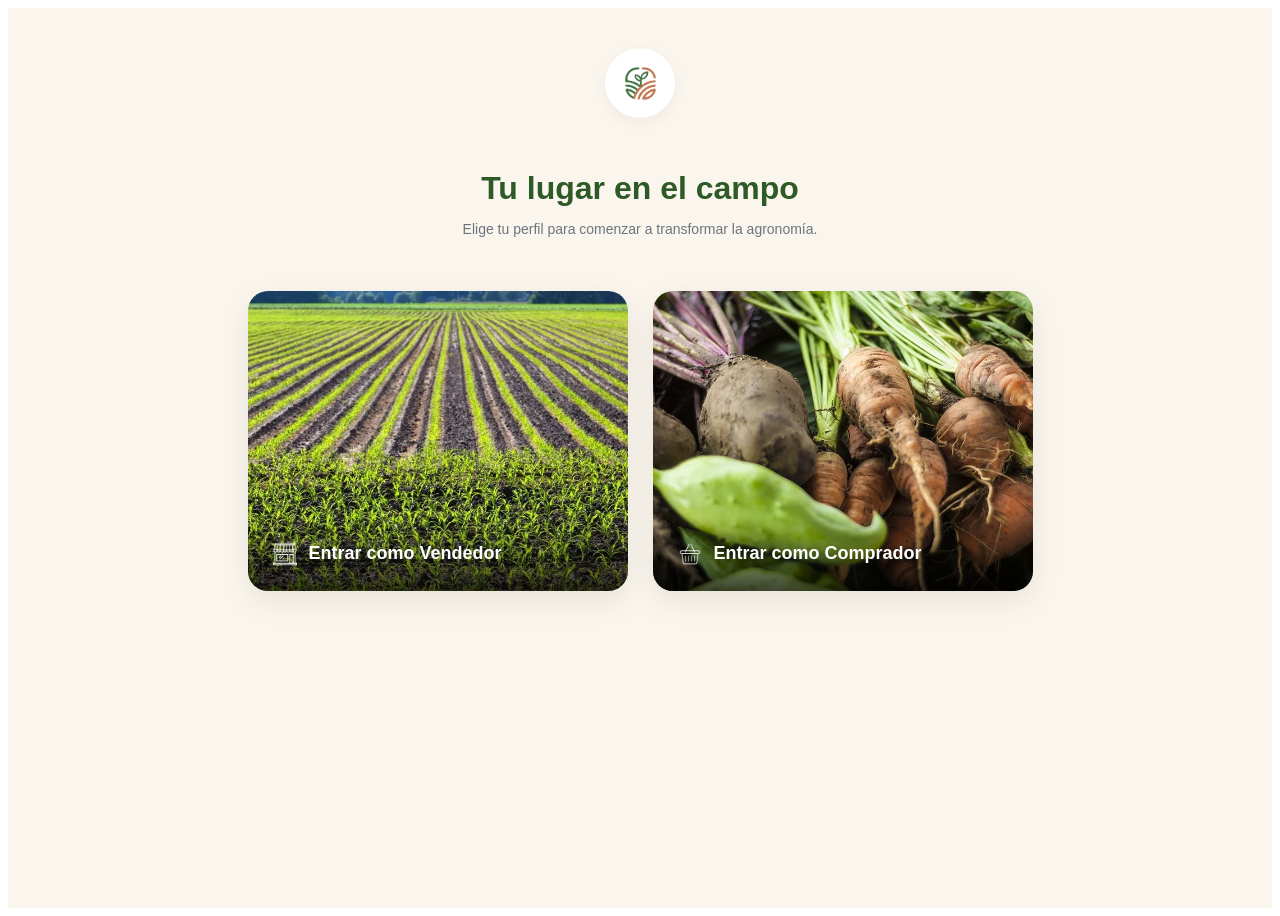
==== html/registro.html @ 39fcca54 "arreglos peque;os" ====
<!DOCTYPE html>
<html lang="es">
<head>
    <meta charset="UTF-8">
    <meta name="viewport" content="width=device-width, initial-scale=1.0">
    <title>Registro - Del Surco</title>
    <!-- Favicon -->
    <link rel="icon" type="image/x-icon" href="../image/soloLogo.png">
    <!-- Estilos CSS -->
    <link rel="stylesheet" href="../css/registro.css">
</head>
<body>

    <div class="register-wrapper">
        
        <!-- VISTA 1: Selección de Tipo de Usuario (Comprador / Vendedor) -->
        <section id="roleSelectionView" class="role-selection-section">
            <!-- Logo superior -->
            <div class="top-logo-container">
                <img src="../image/soloLogo.png" alt="Del Surco Logo">
            </div>

            <div class="role-header">
                <h1>Tu lugar en el campo</h1>
                <p>Elige tu perfil para comenzar a transformar la agronomía.</p>
            </div>

            <div class="role-cards-container">
                <!-- Tarjeta Vendedor -->
                <div class="role-card" id="cardVendedor">
                    <img src="../image/Vendedor.jpeg" alt="Entrar como Vendedor" class="role-bg-img">
                    <div class="role-card-overlay">
                        <img src="../icon/tienda.png" alt="Icono Vendedor" class="role-icon-img">
                        <span>Entrar como Vendedor</span>
                    </div>
                </div>

                <!-- Tarjeta Comprador -->
                <div class="role-card" id="cardComprador">
                    <img src="../image/Comprador.jpeg" alt="Entrar como Comprador" class="role-bg-img">
                    <div class="role-card-overlay">
                        <img src="../icon/canasta.png" alt="Icono Comprador" class="role-icon-img">
                        <span>Entrar como Comprador</span>
                    </div>
                </div>
            </div>
        </section>


        <!-- VISTA 2: Formulario de Registro de Comprador -->
        <section id="buyerFormView" class="buyer-form-section" style="display: none;">
            <div class="buyer-form-container">
                
                <!-- Panel izquierdo decorativo -->
                <div class="buyer-left-panel">
                    <div class="logo-circle">
                        <img src="../image/tu-logo.png" alt="Del Surco Logo">
                    </div>
                    <div class="buyer-left-text">
                        <h2>Cosecha lo mejor para tu tierra.</h2>
                        <p>Únete a la red exclusiva de Del Surco. Accede a los mejores insumos agrícolas y herramientas de agronomía moderna en un solo lugar.</p>
                    </div>
                </div>

                <!-- Panel derecho con el formulario -->
                <div class="buyer-right-panel">
                    <div class="register-card">
                        <h2>Registro de Comprador</h2>
                        <p class="form-subtitle">Completa tus datos para empezar a comprar.</p>

                        <!-- PUNTO DE INTEGRACIÓN BACKEND: POST /api/Usuario/registrar ("rol": "Consumidor") -->
                        <form id="formRegistroComprador">
                            
                            <div class="form-row">
                                <div class="form-group">
                                    <label for="nombreCompleto">Nombre completo</label>
                                    <input type="text" id="nombreCompleto" placeholder="Ej. Juan Pérez" required>
                                </div>
                                <div class="form-group">
                                    <label for="emailComprador">Email</label>
                                    <input type="email" id="emailComprador" placeholder="correo@ejemplo.com" required>
                                </div>
                            </div>

                            <div class="form-row">
                                <div class="form-group">
                                    <label for="password">Contraseña</label>
                                    <input type="password" id="password" placeholder="••••••••" required>
                                </div>
                                <div class="form-group">
                                    <label for="confirmPassword">Confirmar contraseña</label>
                                    <input type="password" id="confirmPassword" placeholder="••••••••" required>
                                </div>
                            </div>

                            <div class="form-row">
                                <div class="form-group">
                                    <label for="telefono">Teléfono</label>
                                    <input type="tel" id="telefono" placeholder="+505 0000-0000" required>
                                </div>
                                <div class="form-group">
                                    <label for="departamento">Departamento</label>
                                    <input type="text" id="departamento" placeholder="Carazo" required>
                                </div>
                            </div>

                            <div class="form-row">
                                <div class="form-group">
                                    <label for="municipio">Municipio</label>
                                    <input type="text" id="municipio" placeholder="Jinotepe" required>
                                </div>
                                <div class="form-group">
                                    <label for="preguntaSecreta">Pregunta secreta</label>
                                    <select id="preguntaSecreta" required>
                                        <option value="" disabled selected>Selecciona una pregunta...</option>
                                        <option value="1">¿Cuál es el nombre de tu primera mascota?</option>
                                        <option value="2">¿En qué ciudad naciste?</option>
                                        <option value="3">¿Cuál es tu comida favorita?</option>
                                    </select>
                                </div>
                            </div>

                            <div class="form-group full-width">
                                <label for="respuestaSecreta">Respuesta secreta</label>
                                <input type="text" id="respuestaSecreta" placeholder="Tu respuesta" required>
                            </div>

                            <div class="form-group full-width">
                                <label for="fotoPerfil">Foto de perfil (Opcional)</label>
                                <div class="file-upload-box">
                                    <span>📁 Subir foto o arrastra y suelta</span>
                                    <small>PNG, JPG hasta 5MB</small>
                                    <input type="file" id="fotoPerfil" accept="image/png, image/jpeg">
                                </div>
                            </div>

                            <div class="checkbox-group terms-group">
                                <input type="checkbox" id="terms" required>
                                <label for="terms">Acepto los <a href="#">Términos de Servicio</a> y la <a href="#">Política de Privacidad</a>.</label>
                            </div>

                            <button type="submit" class="btn-primary-custom">Registrarse</button>
                        </form>
                    </div>
                </div>

            </div>
        </section>

    </div>

</body>
</html>
---- css/registro.css ----
/* ==========================================
   TIPOGRAFÍA NATIVA DEL SISTEMA
   ========================================== */
* {
    font-family: -apple-system, BlinkMacSystemFont, "Segoe UI", Roboto, Helvetica, Arial, sans-serif;
}


/* ==========================================
   ESTILOS PARA LA VISTA DE REGISTRO Y ROLES
   ========================================== */

.register-wrapper {
    width: 100%;
    min-height: 100vh;
    background-color: #FAF6ED;
}

/* Vista 1: Selección de Rol */
.role-selection-section {
    width: 100%;
    min-height: 100vh;
    display: flex;
    flex-direction: column;
    align-items: center;
    padding: 40px 20px; 
    box-sizing: border-box; 
}

.top-logo-container {
    width: 70px;
    height: 70px;
    background-color: #FFFFFF;
    border-radius: 50%;
    display: flex;
    align-items: center;
    justify-content: center;
    box-shadow: 0 4px 15px rgba(0, 0, 0, 0.05);
    margin-bottom: 25px;
}

.top-logo-container img {
    width: 70%;
    height: auto;
    object-fit: contain;
}

.role-header {
    text-align: center;
    margin-bottom: 40px;
}

.role-header h1 {
    font-size: 32px;
    font-weight: 700;
    color: #2D5A27;
    margin-bottom: 10px;
}

.role-header p {
    font-size: 14px;
    color: #6C757D;
}

.role-cards-container {
    display: flex;
    flex-direction: row;
    justify-content: center;
    align-items: center;
    gap: 25px;
    max-width: 900px;
    width: 100%;
    margin: 0 auto;
    padding: 0 20px;
    box-sizing: border-box;
}
.role-card {
    position: relative;
    width: 100%;
    max-width: 380px;
    min-width: 260px; 
    height: 300px;
    border-radius: 20px;
    overflow: hidden;
    cursor: pointer;
    box-shadow: 0 10px 30px rgba(0, 0, 0, 0.08);
    transition: transform 0.3s ease;
}
.role-card:hover {
    transform: translateY(-5px);
    box-shadow: 0 15px 35px rgba(0, 0, 0, 0.12);
}

.role-bg-img {
    width: 100%;
    height: 100%;
    object-fit: cover;
}

.role-card-overlay {
    position: absolute;
    bottom: 0;
    left: 0;
    width: 100%;
    padding: 25px;
    background: linear-gradient(to top, rgba(0, 0, 0, 0.7) 0%, rgba(0, 0, 0, 0) 100%);
    display: flex;
    align-items: center;
    gap: 12px;
    color: #FFFFFF;
    font-size: 18px;
    font-weight: 600;
}

.role-icon {
    font-size: 22px;
}


/* Vista 2: Formulario de Registro de Comprador (Dos columnas similar al login) */
.buyer-form-section {
    width: 100%;
    min-height: 100vh;
}

.buyer-form-container {
    width: 100%;
    min-height: 100vh;
    display: flex;
}

.buyer-left-panel {
    width: 45%;
    min-height: 100vh;
    background: linear-gradient(180deg, #A85324 0%, #D8A47F 60%, #FAF6ED 100%);
    border-top-right-radius: 80px;
    border-bottom-right-radius: 80px;
    display: flex;
    flex-direction: column;
    justify-content: center;
    padding: 60px;
}

.buyer-left-panel .logo-circle {
    width: 90px;
    height: 90px;
    background-color: #FFFFFF;
    border-radius: 50%;
    display: flex;
    align-items: center;
    justify-content: center;
    box-shadow: 0 10px 25px rgba(0, 0, 0, 0.1);
    margin-bottom: 30px;
}

.buyer-left-panel .logo-circle img {
    width: 70%;
    height: auto;
    object-fit: contain;
}

.buyer-left-text h2 {
    font-size: 32px;
    color: #2D5A27;
    font-weight: 700;
    margin-bottom: 15px;
    line-height: 1.2;
}

.buyer-left-text p {
    font-size: 14px;
    color: #333333;
    line-height: 1.5;
    max-width: 400px;
}

.buyer-right-panel {
    width: 55%;
    min-height: 100vh;
    display: flex;
    align-items: center;
    justify-content: center;
    background-color: #FAF6ED;
    padding: 40px 20px;
}

.buyer-right-panel .register-card {
    width: 100%;
    max-width: 550px;
    padding: 40px;
    background-color: #FFFFFF;
    border-radius: 20px;
    box-shadow: 0 15px 35px rgba(0, 0, 0, 0.05);
}

.buyer-right-panel h2 {
    font-size: 24px;
    font-weight: 700;
    color: #2D5A27;
    margin-bottom: 5px;
}

/* Distribución de campos en filas de 2 columnas */
.form-row {
    display: flex;
    gap: 15px;
}

.form-row .form-group {
    flex: 1;
}

.full-width {
    width: 100%;
}

.buyer-right-panel select {
    width: 100%;
    padding: 12px 15px;
    font-size: 14px;
    border: 1px solid #E2E8F0;
    border-radius: 8px;
    outline: none;
    background-color: #F8FAFC;
    color: #333333;
}

.buyer-right-panel select:focus {
    border-color: #2D5A27;
    background-color: #FFFFFF;
}

/* Caja para subir archivos */
.file-upload-box {
    border: 2px dashed #CBD5E1;
    border-radius: 8px;
    padding: 20px;
    text-align: center;
    background-color: #F8FAFC;
    position: relative;
    cursor: pointer;
}

.file-upload-box span {
    display: block;
    font-size: 13px;
    color: #2D5A27;
    font-weight: 600;
    margin-bottom: 4px;
}

.file-upload-box small {
    font-size: 11px;
    color: #6C757D;
}

.file-upload-box input[type="file"] {
    position: absolute;
    top: 0;
    left: 0;
    width: 100%;
    height: 100%;
    opacity: 0;
    cursor: pointer;
}

.terms-group {
    margin: 20px 0;
    font-size: 12px;
}

.terms-group a {
    color: #2D5A27;
    text-decoration: underline;
}

.role-icon-img {
    width: 24px;
    height: 24px;
    object-fit: contain;
}


/* ==========================================
   DISEÑO RESPONSIVE (MÓVILES Y TABLETS)
   ========================================== */
@media (max-width: 768px) {
    .role-cards-container {
        flex-direction: column;
        align-items: center;
    }

    .role-card {
        width: 100%;
        max-width: 100%;
        min-width: unset;
        height: 240px;
    }
}
    /* Vista 2: Formulario de comprador en columna (Panel izquierdo pasa arriba o se oculta) */
    .buyer-form-container {
        flex-direction: column;
    }

    .buyer-left-panel {
        width: 100%;
        min-height: auto;
        padding: 30px 20px;
        border-radius: 0;
    }

    .buyer-right-panel {
        width: 100%;
        min-height: auto;
        padding: 20px;
    }

    .buyer-right-panel .register-card {
        max-width: 100%;
        padding: 25px 20px;
    }

    /* Campos del formulario en una sola columna en móviles */
    .form-row {
        flex-direction: column;
        gap: 0;
    }
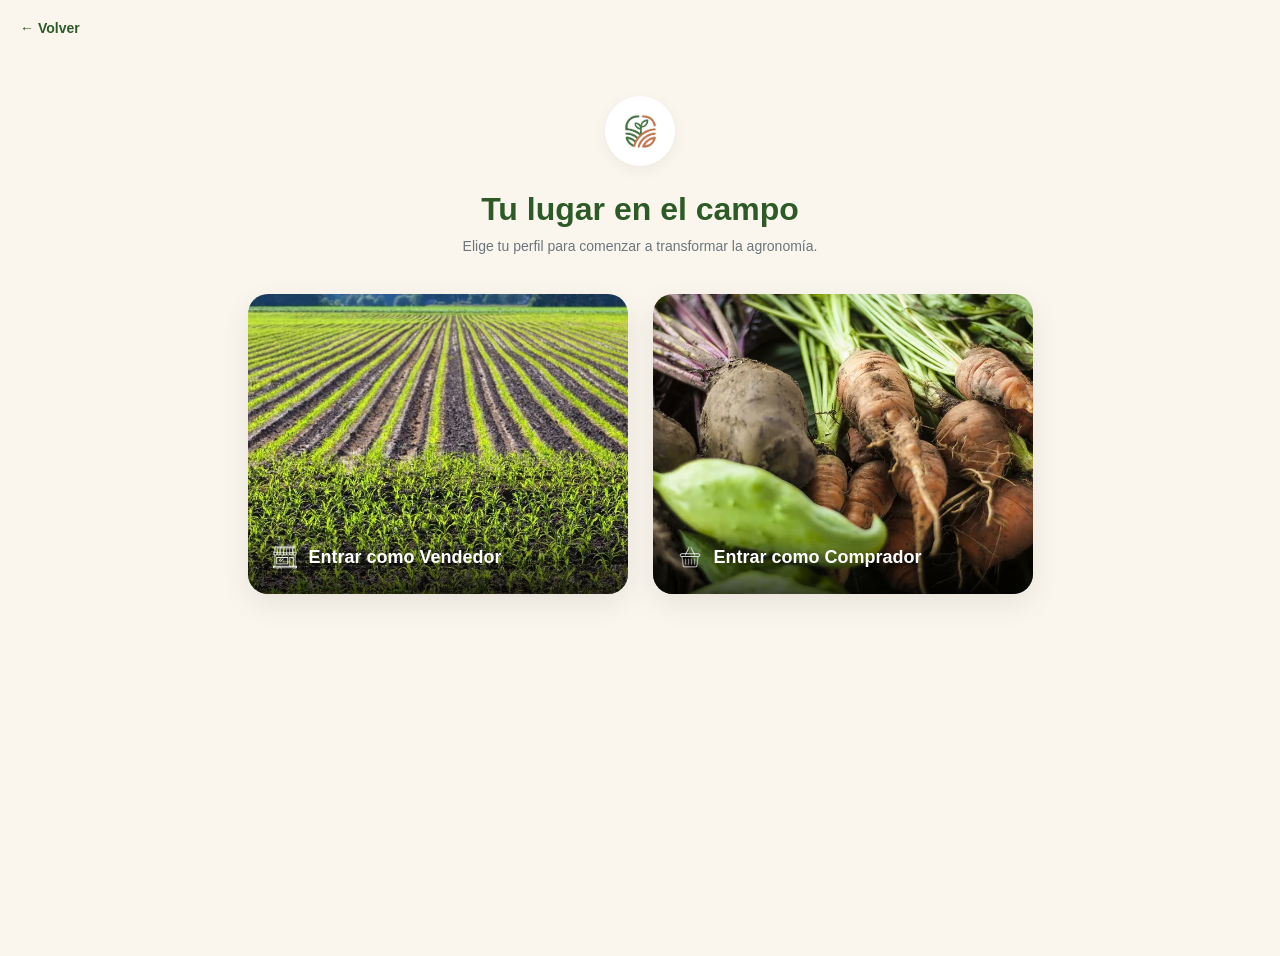
==== commit 13c502da: "preultimos ajustes" ====
--- a/html/registro.html
+++ b/html/registro.html
@@ -12,6 +12,7 @@
 <body>
 
     <div class="register-wrapper">
+        <a href="../index.html" class="btn-back-custom">← Volver</a>
         
         <!-- VISTA 1: Selección de Tipo de Usuario (Comprador / Vendedor) -->
         <section id="roleSelectionView" class="role-selection-section">
@@ -27,123 +28,22 @@
 
             <div class="role-cards-container">
                 <!-- Tarjeta Vendedor -->
-                <div class="role-card" id="cardVendedor">
+                <a href="registro-vendedor.html" class="role-card" id="cardVendedor">
                     <img src="../image/Vendedor.jpeg" alt="Entrar como Vendedor" class="role-bg-img">
                     <div class="role-card-overlay">
                         <img src="../icon/tienda.png" alt="Icono Vendedor" class="role-icon-img">
                         <span>Entrar como Vendedor</span>
                     </div>
-                </div>
+                </a>
 
                 <!-- Tarjeta Comprador -->
-                <div class="role-card" id="cardComprador">
+                <a href="registro-comprador.html" class="role-card" id="cardComprador">
                     <img src="../image/Comprador.jpeg" alt="Entrar como Comprador" class="role-bg-img">
                     <div class="role-card-overlay">
                         <img src="../icon/canasta.png" alt="Icono Comprador" class="role-icon-img">
                         <span>Entrar como Comprador</span>
                     </div>
-                </div>
-            </div>
-        </section>
-
-
-        <!-- VISTA 2: Formulario de Registro de Comprador -->
-        <section id="buyerFormView" class="buyer-form-section" style="display: none;">
-            <div class="buyer-form-container">
-                
-                <!-- Panel izquierdo decorativo -->
-                <div class="buyer-left-panel">
-                    <div class="logo-circle">
-                        <img src="../image/tu-logo.png" alt="Del Surco Logo">
-                    </div>
-                    <div class="buyer-left-text">
-                        <h2>Cosecha lo mejor para tu tierra.</h2>
-                        <p>Únete a la red exclusiva de Del Surco. Accede a los mejores insumos agrícolas y herramientas de agronomía moderna en un solo lugar.</p>
-                    </div>
-                </div>
-
-                <!-- Panel derecho con el formulario -->
-                <div class="buyer-right-panel">
-                    <div class="register-card">
-                        <h2>Registro de Comprador</h2>
-                        <p class="form-subtitle">Completa tus datos para empezar a comprar.</p>
-
-                        <!-- PUNTO DE INTEGRACIÓN BACKEND: POST /api/Usuario/registrar ("rol": "Consumidor") -->
-                        <form id="formRegistroComprador">
-                            
-                            <div class="form-row">
-                                <div class="form-group">
-                                    <label for="nombreCompleto">Nombre completo</label>
-                                    <input type="text" id="nombreCompleto" placeholder="Ej. Juan Pérez" required>
-                                </div>
-                                <div class="form-group">
-                                    <label for="emailComprador">Email</label>
-                                    <input type="email" id="emailComprador" placeholder="correo@ejemplo.com" required>
-                                </div>
-                            </div>
-
-                            <div class="form-row">
-                                <div class="form-group">
-                                    <label for="password">Contraseña</label>
-                                    <input type="password" id="password" placeholder="••••••••" required>
-                                </div>
-                                <div class="form-group">
-                                    <label for="confirmPassword">Confirmar contraseña</label>
-                                    <input type="password" id="confirmPassword" placeholder="••••••••" required>
-                                </div>
-                            </div>
-
-                            <div class="form-row">
-                                <div class="form-group">
-                                    <label for="telefono">Teléfono</label>
-                                    <input type="tel" id="telefono" placeholder="+505 0000-0000" required>
-                                </div>
-                                <div class="form-group">
-                                    <label for="departamento">Departamento</label>
-                                    <input type="text" id="departamento" placeholder="Carazo" required>
-                                </div>
-                            </div>
-
-                            <div class="form-row">
-                                <div class="form-group">
-                                    <label for="municipio">Municipio</label>
-                                    <input type="text" id="municipio" placeholder="Jinotepe" required>
-                                </div>
-                                <div class="form-group">
-                                    <label for="preguntaSecreta">Pregunta secreta</label>
-                                    <select id="preguntaSecreta" required>
-                                        <option value="" disabled selected>Selecciona una pregunta...</option>
-                                        <option value="1">¿Cuál es el nombre de tu primera mascota?</option>
-                                        <option value="2">¿En qué ciudad naciste?</option>
-                                        <option value="3">¿Cuál es tu comida favorita?</option>
-                                    </select>
-                                </div>
-                            </div>
-
-                            <div class="form-group full-width">
-                                <label for="respuestaSecreta">Respuesta secreta</label>
-                                <input type="text" id="respuestaSecreta" placeholder="Tu respuesta" required>
-                            </div>
-
-                            <div class="form-group full-width">
-                                <label for="fotoPerfil">Foto de perfil (Opcional)</label>
-                                <div class="file-upload-box">
-                                    <span>📁 Subir foto o arrastra y suelta</span>
-                                    <small>PNG, JPG hasta 5MB</small>
-                                    <input type="file" id="fotoPerfil" accept="image/png, image/jpeg">
-                                </div>
-                            </div>
-
-                            <div class="checkbox-group terms-group">
-                                <input type="checkbox" id="terms" required>
-                                <label for="terms">Acepto los <a href="#">Términos de Servicio</a> y la <a href="#">Política de Privacidad</a>.</label>
-                            </div>
-
-                            <button type="submit" class="btn-primary-custom">Registrarse</button>
-                        </form>
-                    </div>
-                </div>
-
+                </a>
             </div>
         </section>
 
--- a/css/registro.css
+++ b/css/registro.css
@@ -5,6 +5,20 @@
     font-family: -apple-system, BlinkMacSystemFont, "Segoe UI", Roboto, Helvetica, Arial, sans-serif;
 }
 
+
+
+* {
+    margin: 0;
+    padding: 0;
+    box-sizing: border-box;
+    font-family: -apple-system, BlinkMacSystemFont, "Segoe UI", Roboto, Helvetica, Arial, sans-serif;
+}
+
+html, body {
+    width: 100%;
+    height: 100%;
+    background-color: #FAF6ED;
+}
 
 /* ==========================================
    ESTILOS PARA LA VISTA DE REGISTRO Y ROLES
@@ -297,7 +311,7 @@
         height: 240px;
     }
 }
-    /* Vista 2: Formulario de comprador en columna (Panel izquierdo pasa arriba o se oculta) */
+    /* Vista 2: Formulario de comprador en columna  */
     .buyer-form-container {
         flex-direction: column;
     }
@@ -327,6 +341,21 @@
     }
 
 
-
+.btn-back-custom {
+    background: none;
+    border: none;
+    color: #2D5A27;
+    font-weight: 700;
+    font-size: 14px;
+    cursor: pointer;
+    padding: 0;
+    margin: 20px 0 20px 20px; 
+    display: inline-flex;
+    align-items: center;
+    text-decoration: none;
+}
+.btn-back-custom:hover {
+    text-decoration: underline;
+}
 
     
